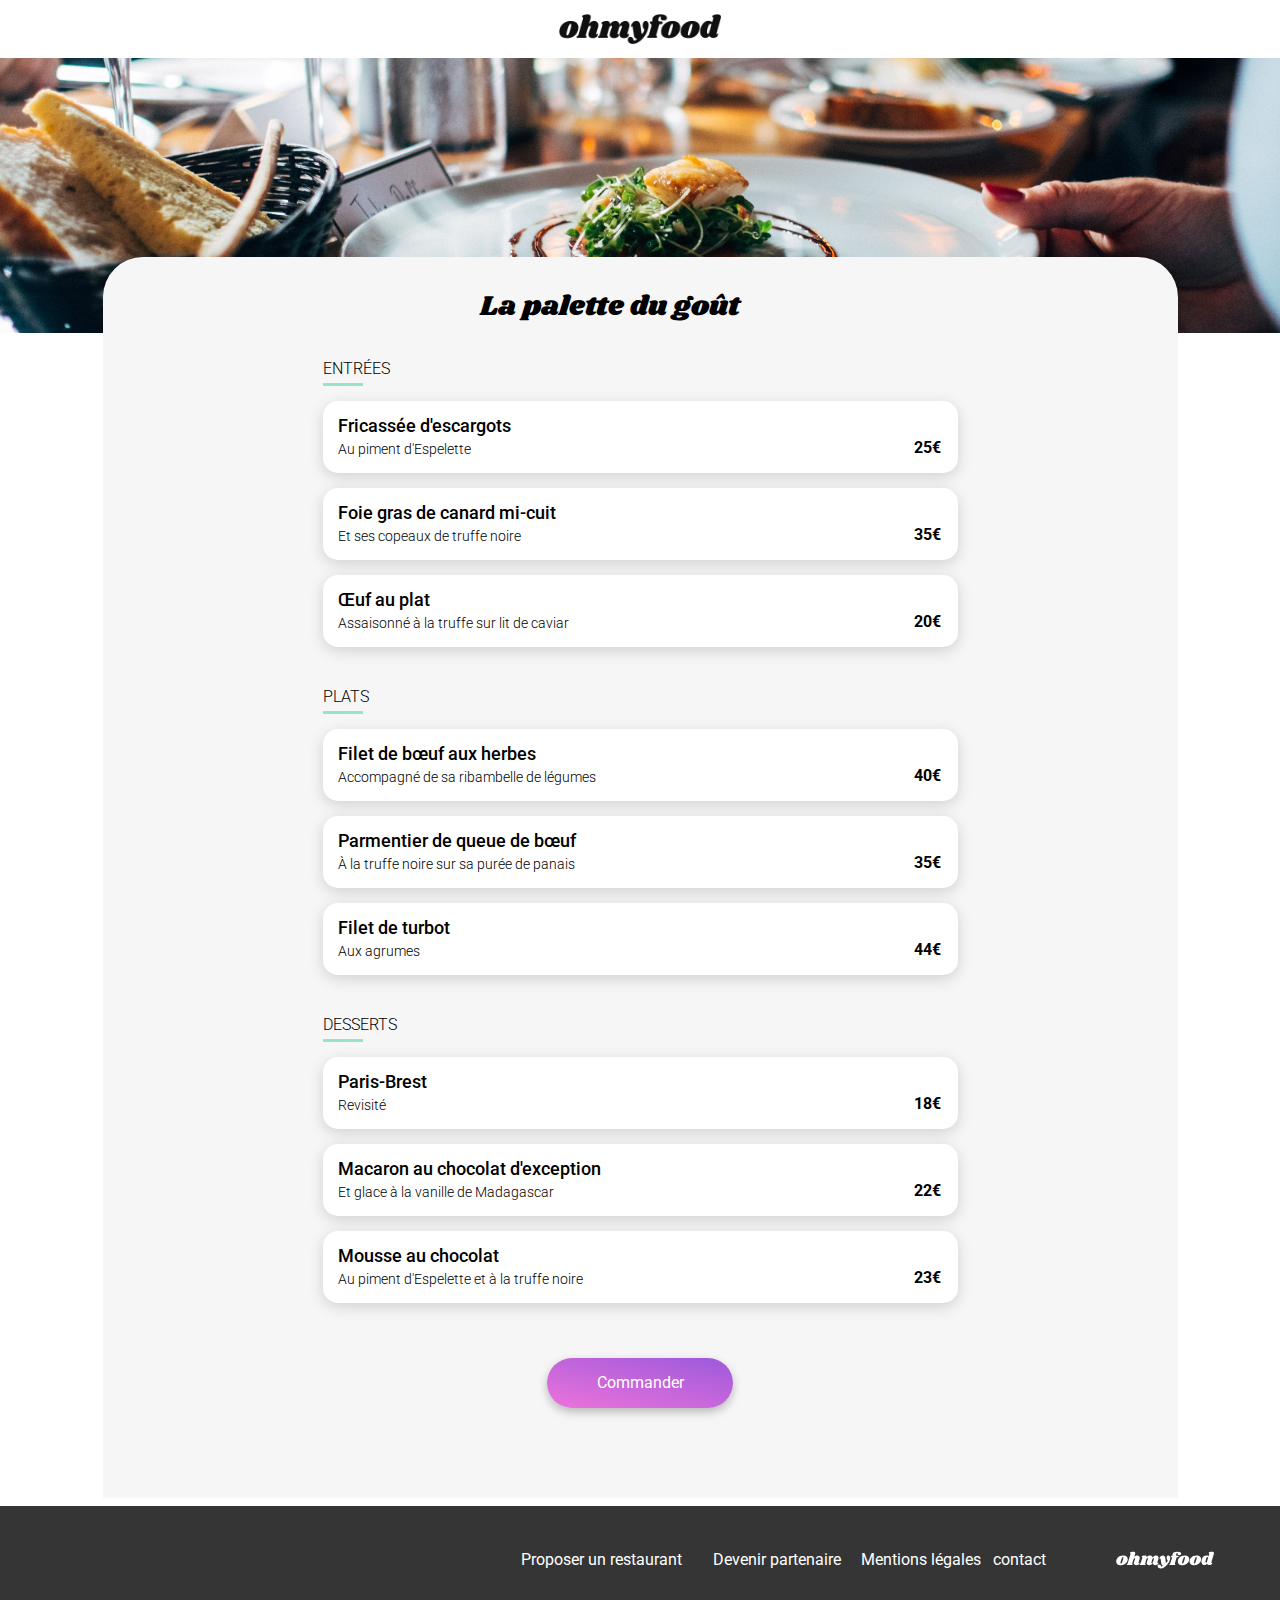
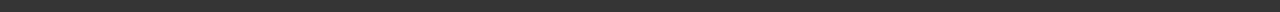
==== pages/menu_1.html @ a765627b "anim28 2" ====
<!DOCTYPE html>
<html lang="en">
<head>
    <meta charset="UTF-8">
    <meta name="viewport" content="width=device-width, initial-scale=1.0">
    <title>ohmyfood</title>
    <link rel="stylesheet" href="/scss/stylemenu1.css">
    <link rel="stylesheet" href="https://cdnjs.cloudflare.com/ajax/libs/font-awesome/6.2.1/css/all.min.css"
        integrity="sha512-MV7K8+y+gLIBoVD59lQIYicR65iaqukzvf/nwasF0nqhPay5w/9lJmVM2hMDcnK1OnMGCdVK+iQrJ7lzPJQd1w=="
        crossorigin="anonymous" referrerpolicy="no-referrer" />
    <link rel="preconnect" href="https://fonts.googleapis.com">    
    <link rel="stylesheet" href="https://fonts.googleapis.com/css?family=roboto">
    
    <!--
    <link rel="preconnect" href="https://fonts.gstatic.com" crossorigin>
    <link href="https://fonts.googleapis.com/css2?family=Roboto+Mono:wght@100&family=Roboto:wght@700&family=Shrikhand&display=swap" rel="stylesheet">-->
</head>
<body>
    <header>
        <div class="toppage">
            <a href="/index.html">
                <i class="fa-sharp fa-solid fa-arrow-left"></i>
            </a>
            <div class="logo"> 
                <img src="/assets/images/logo/ohmyfood.png">
            </div>
        </div>
    </header>
    <main>
        <section class="all">
            <div class="image-principal">
                <img src="/assets/images/restaurants/jay-wennington-N_Y88TWmGwA-unsplash.jpg">
            </div>
            <div class="all-menu">
                <div class="menu">
                    <div class="menu-titre">
                        <h1 class="fontSpecial">La palette du goût</h1>
                    </div>
                    <div class=>
                        <i class="fa-regular fa-heart heart "></i>
                        <i  class="fa-solid fa-heart heartColore "></i>
                    </div>
                </div>
                <div>
                    <div class="menu-sous-titre">
                        <h2>Entrées</h2>
                    </div>
                    <div class="menu-cards">
                        <div class="card-solo">
                            <div class="secleft">
                                <h2>Fricassée d'escargots</h2>
                                <p>Au piment d'Espelette </p>
                            </div>
                            <div class="prix">
                                <p>25€</p>
                            </div>
                            <div class="valide">
                                <i class="fa-solid fa-circle-check"></i>
                            </div>
                        </div>
                        <div class="card-solo">
                            <div class="secleft">
                                <h2>Foie gras de canard mi-cuit</h2>
                                <p>Et ses copeaux de truffe noire</p>
                            </div>
                            <div class="prix">
                                <p>35€</p>
                            </div>
                            <div class="valide">
                                <i class="fa-solid fa-circle-check"></i>
                            </div>
                        </div>
                        <div class="card-solo">
                            <div class="secleft">
                                <h2>Œuf au plat</h2>
                                <p>Assaisonné à la truffe sur lit de caviar</p>
                            </div>
                            <div class="prix">
                                <p>20€</p>
                            </div>
                            <div class="valide">
                                <i class="fa-solid fa-circle-check"></i>
                            </div>
                        </div>
                    </div>
                    <div class="menu-sous-titre">
                        <h2>Plats</h2>
                    </div>
                    <div class="menu-cards">
                        <div class="card-solo">
                            <div class="secleft">
                                <h2>Filet de bœuf aux herbes</h2>
                                <p>Accompagné de sa ribambelle de légumes</p>
                            </div>
                            <div class="prix" tabindex="0">
                                <p>40€</p>
                            </div>
                            <div class="valide">
                                <i class="fa-solid fa-circle-check"></i>
                            </div>
                        </div>
                        <div class="card-solo">
                            <div class="secleft" tabindex="0">
                                <h2>Parmentier de queue de bœuf</h2>
                                <p>À la truffe noire sur sa purée de panais</p>
                            </div>
                            <div class="prix" tabindex="0">
                                <p>35€</p>
                            </div>
                            <div class="valide">
                                <i class="fa-solid fa-circle-check"></i>
                            </div>
                        </div>
                        <div class="card-solo">
                            <div class="secleft" tabindex="0">
                                <h2>Filet de turbot</h2>
                                <p>Aux agrumes</p>
                            </div>
                            <div class="prix">
                                <p>44€</p>
                            </div>
                            <div class="valide">
                                <i class="fa-solid fa-circle-check"></i>
                            </div>
                        </div>
                    </div>
                    <div class="menu-sous-titre">
                        <h2>Desserts</h2>
                    </div>
                    <div class="menu-cards">
                        <div class="card-solo">
                            <div class="secleft">
                                <h2>Paris-Brest</h2>
                                <p>Revisité</p>
                            </div>
                            <div class="prix">
                                <p>18€</p>
                            </div>
                            <div class="valide">
                                <i class="fa-solid fa-circle-check"></i>
                            </div>
                        </div>
                        <div class="card-solo">
                            <div class="secleft">
                                <h2>Macaron au chocolat d'exception </h2>
                                <p>Et glace à la vanille de Madagascar</p>
                            </div>
                            <div class="prix">
                                <p>22€</p>
                            </div>
                            <div class="valide">
                                <i class="fa-solid fa-circle-check"></i>
                            </div>
                        </div>
                        <div class="card-solo">
                            <div class="secleft">
                                <h2>Mousse au chocolat </h2>
                                <p>Au piment d'Espelette et à la truffe noire</p>
                            </div>
                            <div class="prix">
                                <p>23€</p>
                            </div>
                            <div class="valide">
                                <i class="fa-solid fa-circle-check"></i>
                            </div>
                        </div>
                        <div class="btn-con">
                            <a class="btn" href="#">Commander</a>

                        </div>
                    </div>    
                </div>
            </div>
        </section>
    </main>
    <footer>
        <div class="sectionftr">
            <div class="footerLogo">
                <img src="/assets/images/logo/ohmyfoodwhite.svg">
            </div>
            <div class="allFooterLink">
                <div class="footerlink1">
                    <div><i class="fa-solid fa-utensils"></i></div>
                    <a href="#">Proposer un restaurant</a>
                </div>
                <div class="footerlink2">
                    <div><i class="fa-solid fa-handshake-angle"></i></div>
                    <a href="#">Devenir partenaire</a>
                </div>
                <div class="footerlink3">
                    <a href="#">Mentions légales</a><br>
                    <a href="#">contact</a>
                </div> 
            </div>
        </div>
    </footer>   
</body>
</html>
---- scss/stylemenu1.css ----
@charset "UTF-8";
@import url("https://fonts.googleapis.com/css2?family=Arizonia&family=Shrikhand&display=swap");
* {
  text-decoration: none;
  font-family: "Roboto", sans-serif;
}

/*--Les Mixin--*/
body {
  margin: 0px;
  height: 1275px;
}

h2 {
  font-size: 18px;
  font-weight: 600;
}

main {
  height: 1448px;
}

header {
  display: flex;
  justify-content: center;
}

.toppage {
  display: flex;
  align-items: center;
  justify-content: space-between;
  width: 100%;
}
.toppage a {
  display: flex;
  position: absolute;
  left: 20px;
}
.toppage a i {
  color: black;
  /*margin: 0px 67px 0px 17px;*/
}

.logo {
  display: flex;
  justify-content: center;
  align-items: center;
  text-align: center;
  padding: 0px 80px;
  width: 90%;
}
.logo img {
  width: 162px;
  height: 30px;
  padding: 14px 16px;
}

.image-principal img {
  width: 100%;
  height: 275px;
  -o-object-fit: cover;
     object-fit: cover;
}

.all-menu {
  background-color: #F6F6F6;
  border-radius: 40px 40px 0px 0px;
  position: relative;
  top: -80px;
  padding: 10px;
  display: flex;
  justify-content: center;
  flex-direction: column;
  align-items: center;
}
.all-menu .menu {
  display: flex;
  justify-content: center;
  align-items: center;
}
.all-menu .menu .menu-titre {
  font-size: 21px;
  margin-right: 60px;
}
.all-menu .menu .menu-titre h1 {
  font-family: "Shrikhand", serif;
  font-size: 28px;
  font-weight: 400;
}

.heart {
  font-size: 30px;
  position: absolute;
  transform: translate(-50%);
  left: 329px;
  bottom: 1181px;
  color: #000000;
  display: block;
}
.heart:active > .heartColore {
  display: none;
}

.heartColore {
  font-size: 30px;
  position: absolute;
  transform: translate(-50%);
  left: 329px;
  bottom: 1181px;
  background-clip: text;
  -webkit-background-clip: text;
  color: transparent;
  background-image: linear-gradient(193deg, #9356DC -11.44%, #FF79DA 123.93%);
  opacity: 0%;
  font-weight: 100;
  transition: all 1s ease-out;
  display: block;
  /*z-index: 1;
  font-size: 24px;
  left: 302px;
  bottom: 15px;*/
}
.heartColore:hover {
  opacity: 100%;
}

.menu-sous-titre {
  border-bottom: solid 3px rgb(153, 226, 208);
  width: 40px;
}
.menu-sous-titre h2 {
  font-size: 16px;
  font-weight: 300;
  text-transform: uppercase;
  margin-bottom: 5px;
}

.menu-cards {
  margin-bottom: 40px;
}
.menu-cards .card-solo {
  width: 319px;
  height: 42px;
  align-items: center;
  background-color: #FFF;
  border-radius: 15px;
  display: flex;
  justify-content: space-between;
  margin: 15px 0px;
  padding: 15px;
  box-shadow: 0px 4px 15px 0px rgba(0, 0, 0, 0.15);
  position: relative;
  overflow: hidden;
  /*&:active .secleft{
    transform: scaleX(1) 330ms ease-in-out;
    transform-origin: (50%100%);
  }*/
}
.menu-cards .card-solo:hover .secleft {
  animation: coulissement 330ms forwards;
}
.menu-cards .card-solo:hover .valide {
  transform: translate(-100%, 0);
}
.menu-cards .card-solo:hover .prix {
  transform: translate(-80%, 0);
}

@keyframes coulissement {
  from {
    width: 300px;
  }
  to {
    width: 220px;
  }
}
@keyframes slide {
  from {
    left: 262px;
  }
  to {
    left: 222px;
  }
}
.secleft {
  height: 43px;
  width: 300px;
  margin: 0px;
  text-overflow: ellipsis;
  white-space: nowrap;
  overflow: hidden;
  transform: scaleX(0) 330ms ease-in-out;
}
.secleft .focus {
  animation: coulissement 330ms ease-in-out;
}
.secleft h2 {
  margin: 0px 0px 5px;
  white-space: nowrap;
  text-overflow: ellipsis;
  overflow: hidden;
  font-size: 18px;
  white-space: nowrap;
  text-overflow: ellipsis;
  overflow: hidden;
  font-weight: 500;
}
.secleft p {
  margin: 0px;
  font-size: 14px;
  font-weight: 300;
  white-space: nowrap;
  text-overflow: ellipsis;
  overflow: hidden;
  text-overflow: ellipsis;
  white-space: nowrap;
  overflow: hidden;
}

.prix {
  color: black;
  display: flex;
  justify-content: end;
  width: 72px;
  height: 72px;
  align-items: self-end;
  position: absolute;
  left: 262px;
  font-weight: 700;
  transition: transform 330ms ease-in-out;
}

.valide {
  width: 59px;
  height: 72px;
  background: #99E2D0;
  color: white;
  border-radius: 0px 15px 15px 0px;
  display: flex;
  justify-content: center;
  align-items: center;
  position: absolute;
  left: 349px;
  transition: transform 330ms ease-in-out;
}

.btn-con {
  display: flex;
  justify-content: center;
  align-items: center;
}
.btn-con :hover {
  border-radius: 25px;
  background: linear-gradient(0deg, rgba(255, 255, 255, 0.15) 0%, rgba(255, 255, 255, 0.15) 100%), linear-gradient(201deg, #9356DC -5.2%, #FF79DA 110.74%);
  box-shadow: 0px 4px 15px 0px rgba(0, 0, 0, 0.35);
}

.btn {
  display: flex;
  justify-content: center;
  align-items: center;
  color: white;
  margin: 40px 0px;
  width: 186px;
  height: 50px;
  border-radius: 25px;
  background: linear-gradient(193deg, #9356DC -11.44%, #FF79DA 123.93%);
  box-shadow: 0px 4px 10px 0px rgba(0, 0, 0, 0.25);
  cursor: pointer;
}

.all {
  height: 1275px;
}

/*-- footer--*/
.sectionftr {
  background-color: #353535;
  padding: 22px 25px;
}
.sectionftr .footerLogo img {
  width: 139px;
  height: 27px;
  margin-bottom: 16px;
}
.sectionftr .footerlink1 {
  display: flex;
  margin-bottom: 5px;
}
.sectionftr .footerlink1 i {
  color: white;
  margin-right: 11px;
}
.sectionftr .footerlink1 a {
  color: white;
}
.sectionftr .footerlink2 {
  display: flex;
  margin-bottom: 5px;
}
.sectionftr .footerlink2 i {
  color: white;
  margin-right: 11px;
  width: 14px;
  height: 13px;
}
.sectionftr .footerlink2 a {
  color: white;
}

.footerlink3 a {
  margin-bottom: 5px;
  color: white;
}

/* Le code ci-dessous correspond à la version responsive uniquement */
/****** Media queries ***********/
/* Medium devices (tablets, less/equal than 600px)*/
@media (min-width: 600px) {
  .toppage a {
    left: 50px;
  }
  .logo {
    width: 90%;
  }
  .menu-cards {
    margin-bottom: 40px;
  }
  .menu-cards .card-solo {
    width: 605px;
  }
  .menu-cards .card-solo .valide {
    left: 635px;
  }
  .menu-cards .card-solo .prix {
    left: 546px;
  }
  h1 {
    margin-left: 0px;
    font-family: "shrikhand";
  }
  .footerLogo {
    display: flex;
    justify-content: end;
    align-items: flex-end;
    padding-top: 19px;
    margin-left: 70px;
  }
  .sectionftr {
    display: flex;
    flex-direction: row-reverse;
  }
  .allFooterLink {
    display: flex;
    gap: 20px;
    padding-top: 22px;
  }
  .footerlink3 {
    display: flex;
    gap: 6px;
  }
  .all-menu {
    max-width: 1055px;
    margin: auto;
  }
  @keyframes coulissement {
    from {
      width: 300px;
    }
    to {
      width: 290px;
    }
  }
  @keyframes slide {
    from {
      left: 262px;
    }
    to {
      left: 222px;
    }
  }
}
/* Medium devices (tablets, less/equal than 1183px)*/
@media (min-width: 1400px) {
  .heart {
    font-size: 30px;
    position: absolute;
    transform: translate(-50%);
    left: 673px;
    bottom: 1181px;
  }
  .heartColore {
    font-size: 30px;
    position: absolute;
    transform: translate(-50%);
    left: 673px;
    bottom: 1181px;
  }
}/*# sourceMappingURL=stylemenu1.css.map */
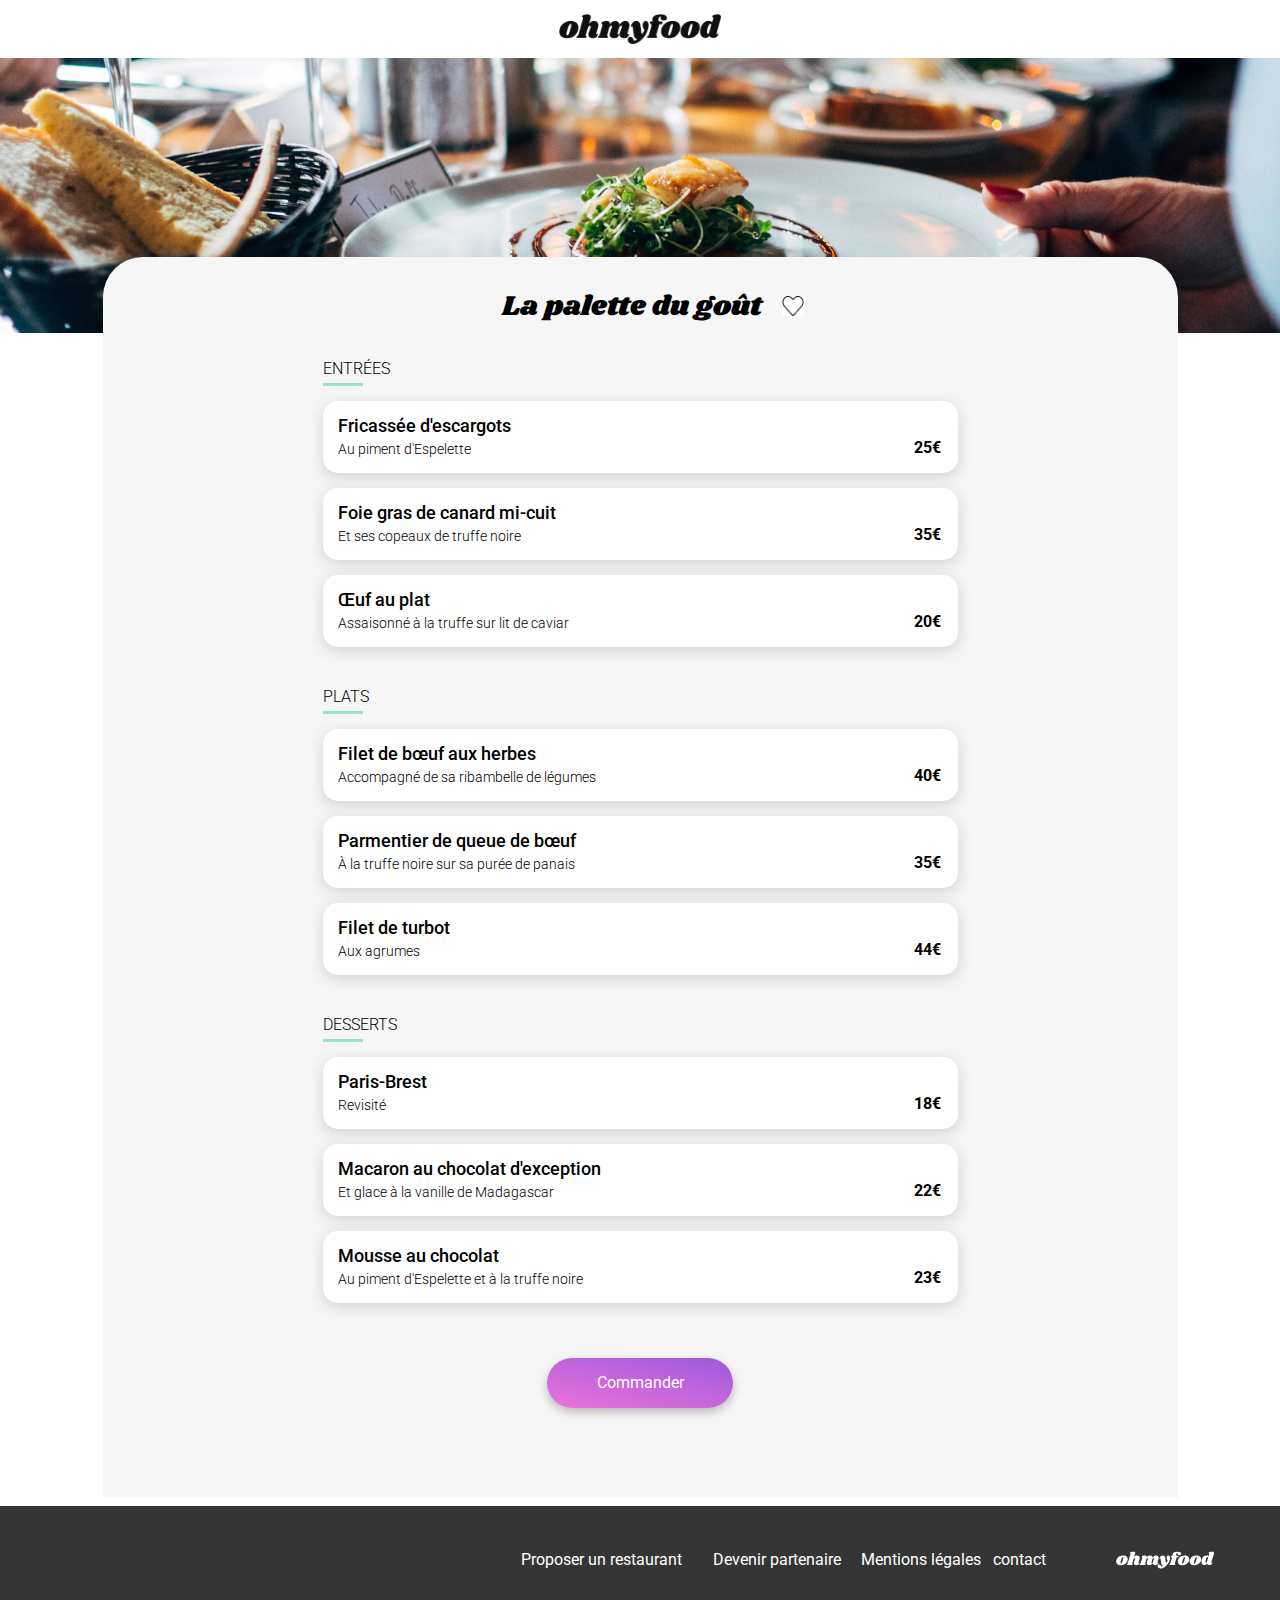
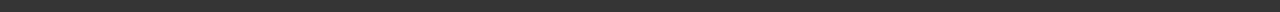
==== commit 28d6846a: "fini 8" ====
--- a/pages/menu_1.html
+++ b/pages/menu_1.html
@@ -35,10 +35,12 @@
                 <div class="menu">
                     <div class="menu-titre">
                         <h1 class="fontSpecial">La palette du goût</h1>
-                    </div>
-                    <div class=>
-                        <i class="fa-regular fa-heart heart "></i>
-                        <i  class="fa-solid fa-heart heartColore "></i>
+                        <div class="heart-btn">
+                            <label class="container-like">
+                                <input type="checkbox" />
+                                <span class="like"></span>
+                            </label>
+                        </div>
                     </div>
                 </div>
                 <div>
--- a/scss/stylemenu1.css
+++ b/scss/stylemenu1.css
@@ -6,6 +6,50 @@
 }
 
 /*--Les Mixin--*/
+/*--Les Mixin--*/
+/*--Les Mixin--*/
+@keyframes enso {
+  0% {
+    opacity: 0, 5;
+  }
+  70% {
+    opacity: 0, 3;
+  }
+  90% {
+    opacity: 0, 3;
+  }
+  100% {
+    opacity: 0, 2;
+    display: none;
+  }
+}
+@keyframes chargeur {
+  0% {
+    transform: rotate(0deg) scale(1);
+  }
+  50% {
+    transform: rotate 360deg scale(1);
+  }
+  100% {
+    transform: rotate(720deg) scale(1);
+  }
+}
+@keyframes coulissement {
+  from {
+    width: 300px;
+  }
+  to {
+    width: 220px;
+  }
+}
+@keyframes slide {
+  from {
+    left: 262px;
+  }
+  to {
+    left: 222px;
+  }
+}
 body {
   margin: 0px;
   height: 1275px;
@@ -79,51 +123,43 @@
   align-items: center;
 }
 .all-menu .menu .menu-titre {
+  display: flex;
+  align-items: center;
   font-size: 21px;
-  margin-right: 60px;
 }
 .all-menu .menu .menu-titre h1 {
   font-family: "Shrikhand", serif;
   font-size: 28px;
   font-weight: 400;
-}
-
-.heart {
-  font-size: 30px;
-  position: absolute;
-  transform: translate(-50%);
-  left: 329px;
-  bottom: 1181px;
-  color: #000000;
+  margin-left: 25px;
+  margin-right: 20px;
+}
+
+label .like {
   display: block;
-}
-.heart:active > .heartColore {
+  cursor: pointer;
+  width: 22px;
+  height: 21px;
+  background-image: url("/assets/images/heart/Status=Default.jpg");
+  background-size: contain;
+  background-repeat: no-repeat;
+}
+label input {
   display: none;
 }
-
-.heartColore {
-  font-size: 30px;
-  position: absolute;
-  transform: translate(-50%);
-  left: 329px;
-  bottom: 1181px;
-  background-clip: text;
-  -webkit-background-clip: text;
-  color: transparent;
-  background-image: linear-gradient(193deg, #9356DC -11.44%, #FF79DA 123.93%);
-  opacity: 0%;
-  font-weight: 100;
-  transition: all 1s ease-out;
-  display: block;
-  /*z-index: 1;
-  font-size: 24px;
-  left: 302px;
-  bottom: 15px;*/
-}
-.heartColore:hover {
-  opacity: 100%;
-}
-
+label input:checked ~ .like {
+  background-image: url("/assets/images/heart/Status=Liked.jpg");
+  animation: opacityFade 1s;
+}
+
+@keyframes opacityFade {
+  from {
+    opacity: 0;
+  }
+  to {
+    opacity: 1;
+  }
+}
 .menu-sous-titre {
   border-bottom: solid 3px rgb(153, 226, 208);
   width: 40px;
@@ -151,10 +187,6 @@
   box-shadow: 0px 4px 15px 0px rgba(0, 0, 0, 0.15);
   position: relative;
   overflow: hidden;
-  /*&:active .secleft{
-    transform: scaleX(1) 330ms ease-in-out;
-    transform-origin: (50%100%);
-  }*/
 }
 .menu-cards .card-solo:hover .secleft {
   animation: coulissement 330ms forwards;
@@ -166,22 +198,6 @@
   transform: translate(-80%, 0);
 }
 
-@keyframes coulissement {
-  from {
-    width: 300px;
-  }
-  to {
-    width: 220px;
-  }
-}
-@keyframes slide {
-  from {
-    left: 262px;
-  }
-  to {
-    left: 222px;
-  }
-}
 .secleft {
   height: 43px;
   width: 300px;
@@ -200,9 +216,6 @@
   text-overflow: ellipsis;
   overflow: hidden;
   font-size: 18px;
-  white-space: nowrap;
-  text-overflow: ellipsis;
-  overflow: hidden;
   font-weight: 500;
 }
 .secleft p {
@@ -211,9 +224,6 @@
   font-weight: 300;
   white-space: nowrap;
   text-overflow: ellipsis;
-  overflow: hidden;
-  text-overflow: ellipsis;
-  white-space: nowrap;
   overflow: hidden;
 }
 
@@ -382,18 +392,12 @@
 }
 /* Medium devices (tablets, less/equal than 1183px)*/
 @media (min-width: 1400px) {
-  .heart {
-    font-size: 30px;
-    position: absolute;
-    transform: translate(-50%);
-    left: 673px;
-    bottom: 1181px;
-  }
-  .heartColore {
-    font-size: 30px;
-    position: absolute;
-    transform: translate(-50%);
-    left: 673px;
-    bottom: 1181px;
-  }
+  /*.heart{
+    @include heart2;
+  }
+  .heartColore{
+    @include heart2;
+
+
+  }*/
 }/*# sourceMappingURL=stylemenu1.css.map */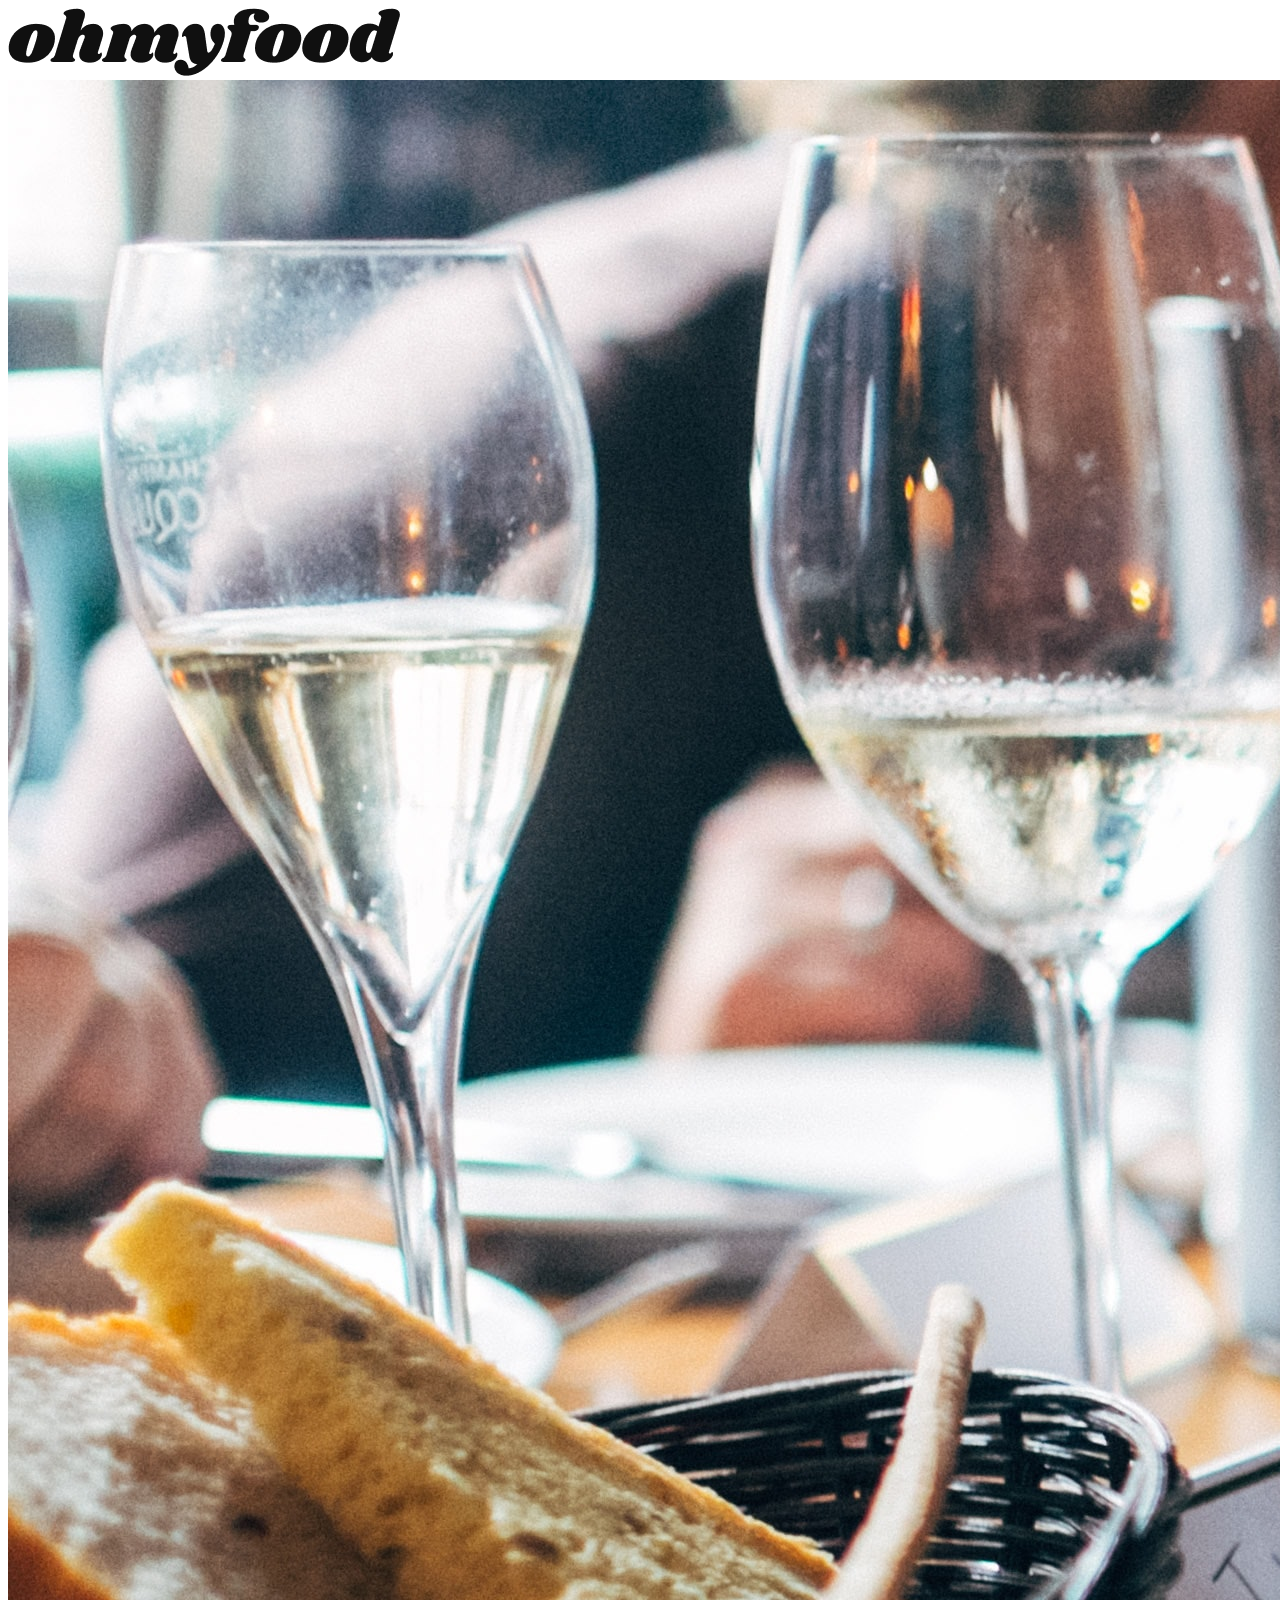
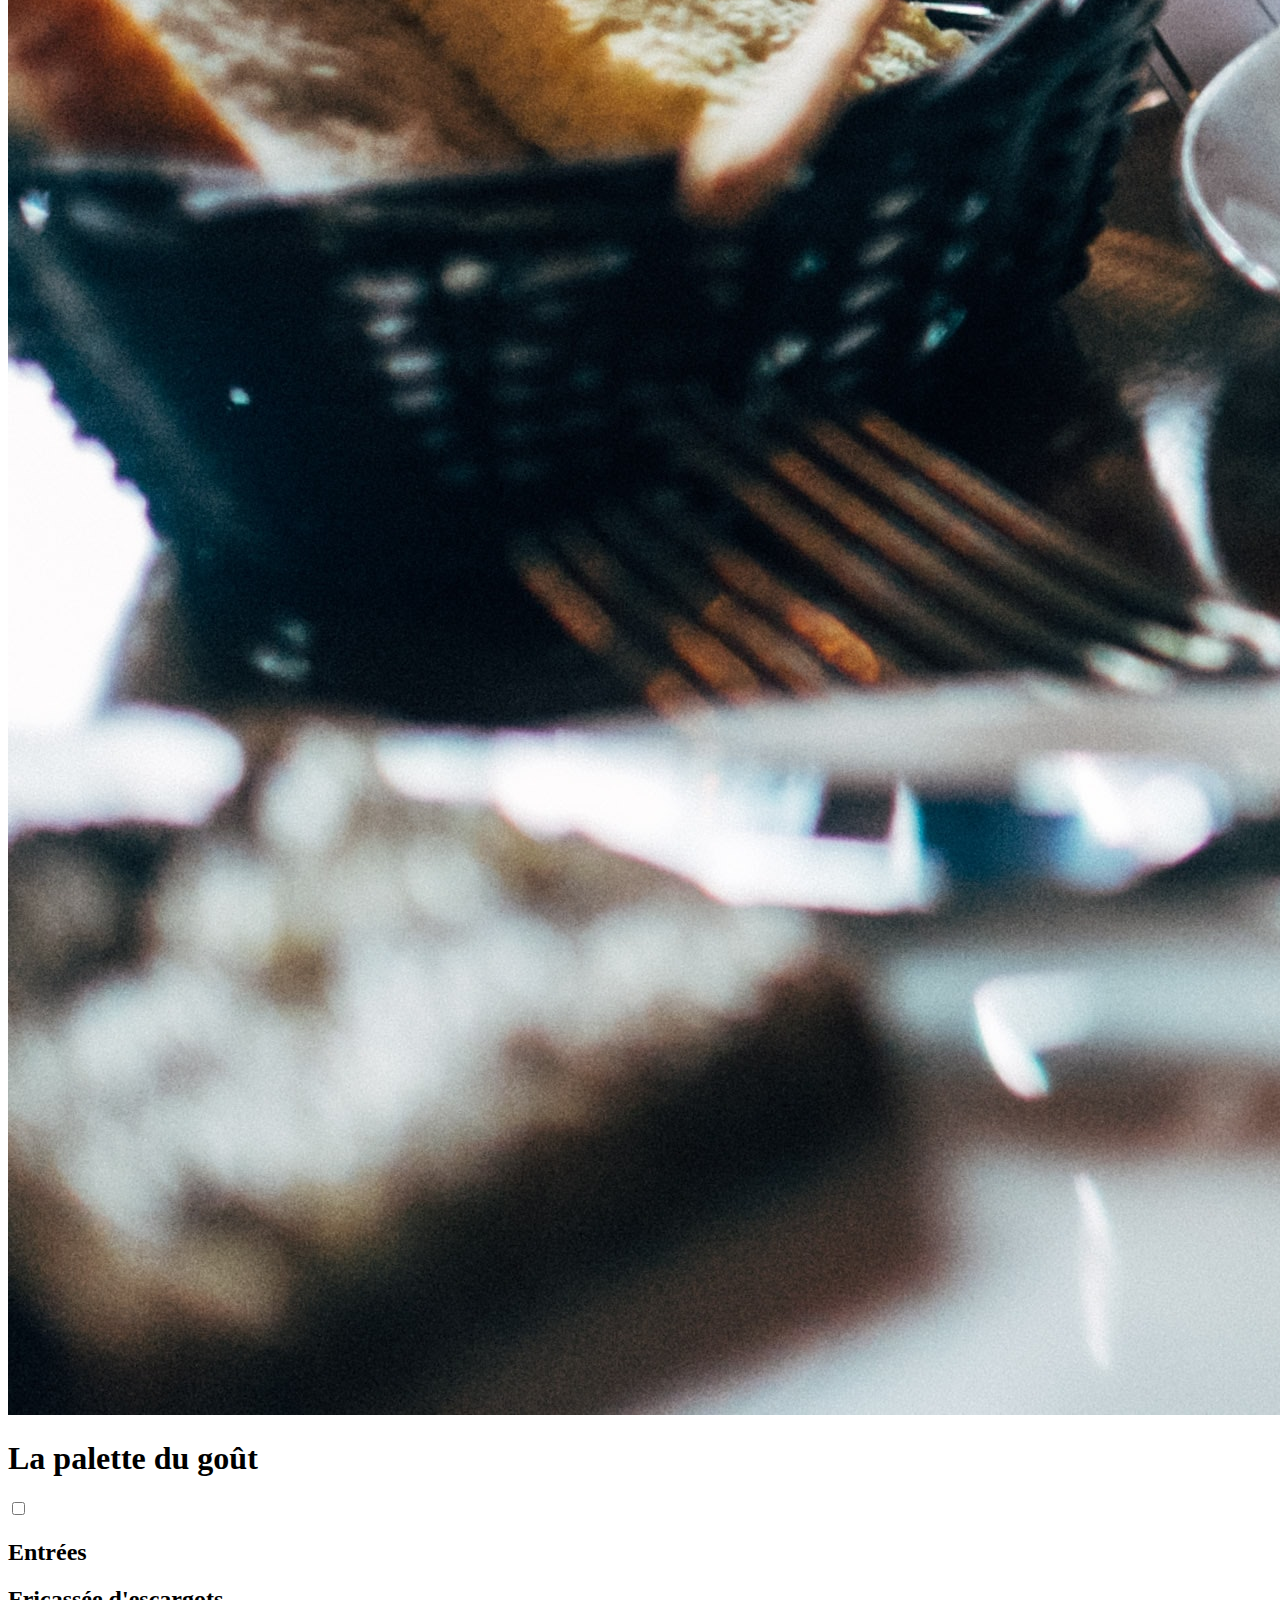
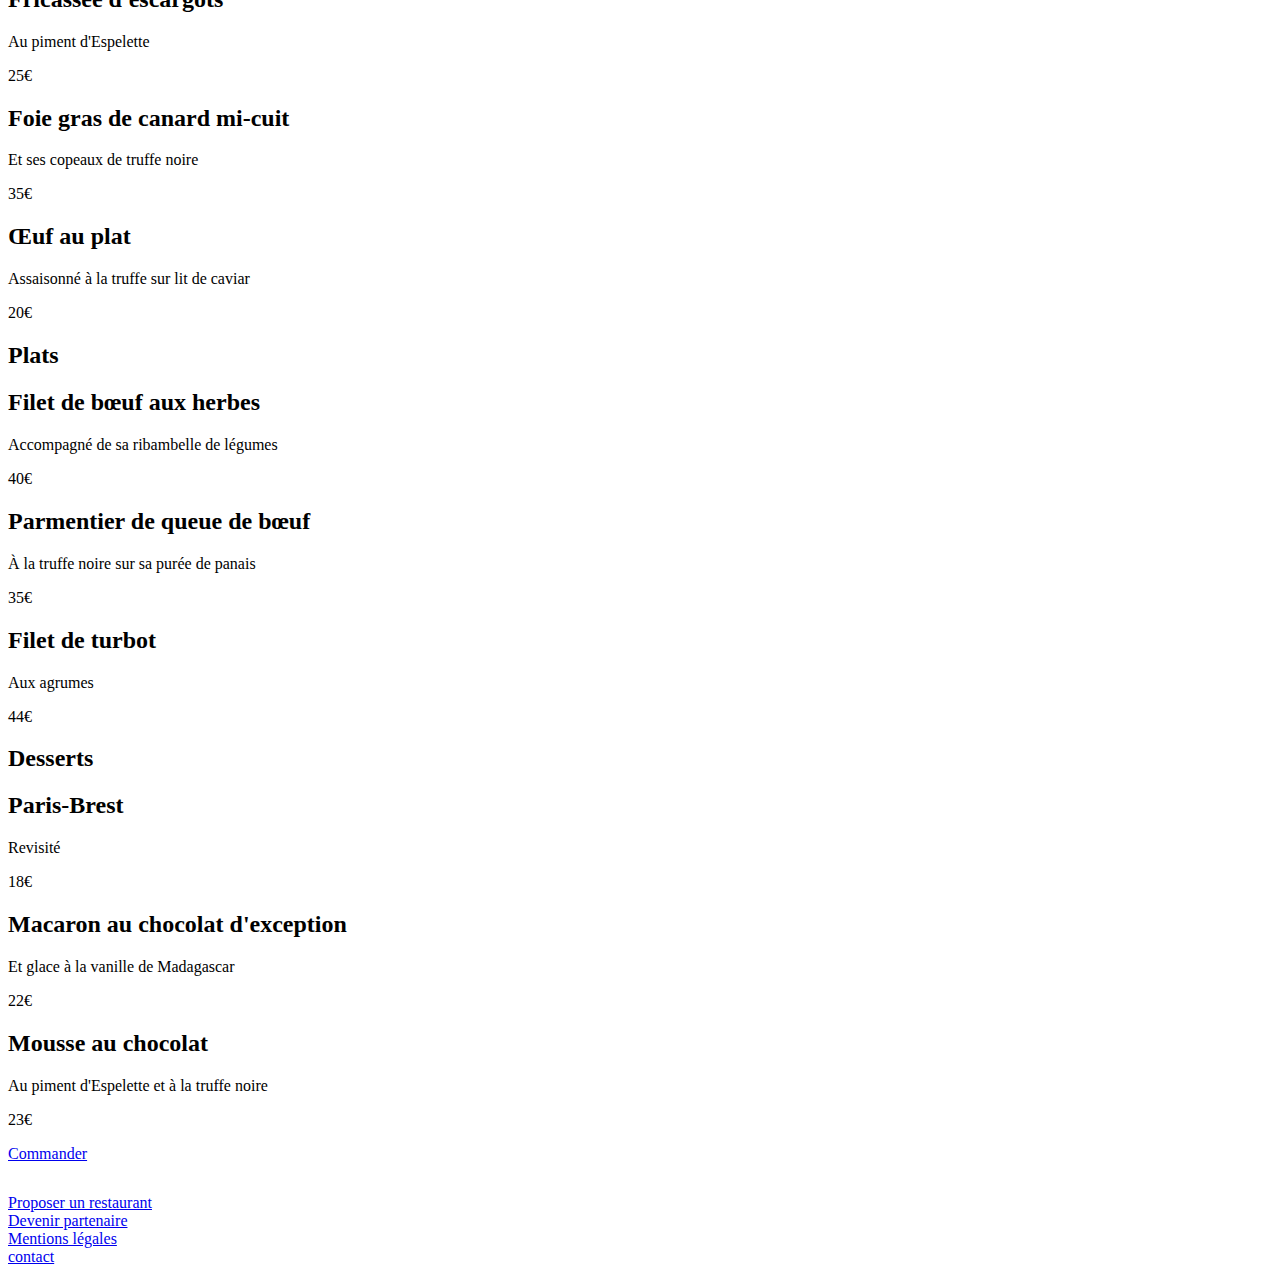
==== commit b6d0b305: "fini 2 19" ====
--- a/pages/menu_1.html
+++ b/pages/menu_1.html
@@ -4,16 +4,13 @@
     <meta charset="UTF-8">
     <meta name="viewport" content="width=device-width, initial-scale=1.0">
     <title>ohmyfood</title>
-    <link rel="stylesheet" href="/scss/stylemenu1.css">
+    <link rel="stylesheet" href="scss/stylemenu1.css">
     <link rel="stylesheet" href="https://cdnjs.cloudflare.com/ajax/libs/font-awesome/6.2.1/css/all.min.css"
         integrity="sha512-MV7K8+y+gLIBoVD59lQIYicR65iaqukzvf/nwasF0nqhPay5w/9lJmVM2hMDcnK1OnMGCdVK+iQrJ7lzPJQd1w=="
         crossorigin="anonymous" referrerpolicy="no-referrer" />
     <link rel="preconnect" href="https://fonts.googleapis.com">    
     <link rel="stylesheet" href="https://fonts.googleapis.com/css?family=roboto">
     
-    <!--
-    <link rel="preconnect" href="https://fonts.gstatic.com" crossorigin>
-    <link href="https://fonts.googleapis.com/css2?family=Roboto+Mono:wght@100&family=Roboto:wght@700&family=Shrikhand&display=swap" rel="stylesheet">-->
 </head>
 <body>
     <header>
@@ -22,14 +19,14 @@
                 <i class="fa-sharp fa-solid fa-arrow-left"></i>
             </a>
             <div class="logo"> 
-                <img src="/assets/images/logo/ohmyfood.png">
+                <img src="/assets/images/logo/ohmyfood.png" alt="logo">
             </div>
         </div>
     </header>
     <main>
         <section class="all">
             <div class="image-principal">
-                <img src="/assets/images/restaurants/jay-wennington-N_Y88TWmGwA-unsplash.jpg">
+                <img src="/assets/images/restaurants/jay-wennington-N_Y88TWmGwA-unsplash.jpg" alt="image resto">
             </div>
             <div class="all-menu">
                 <div class="menu">
@@ -178,7 +175,7 @@
     <footer>
         <div class="sectionftr">
             <div class="footerLogo">
-                <img src="/assets/images/logo/ohmyfoodwhite.svg">
+                <img src="/assets/images/logo/ohmyfoodwhite.svg" alt="logo">
             </div>
             <div class="allFooterLink">
                 <div class="footerlink1">
@@ -191,7 +188,7 @@
                 </div>
                 <div class="footerlink3">
                     <a href="#">Mentions légales</a><br>
-                    <a href="#">contact</a>
+                    <a href="mailto:email@sample.com">contact</a>
                 </div> 
             </div>
         </div>
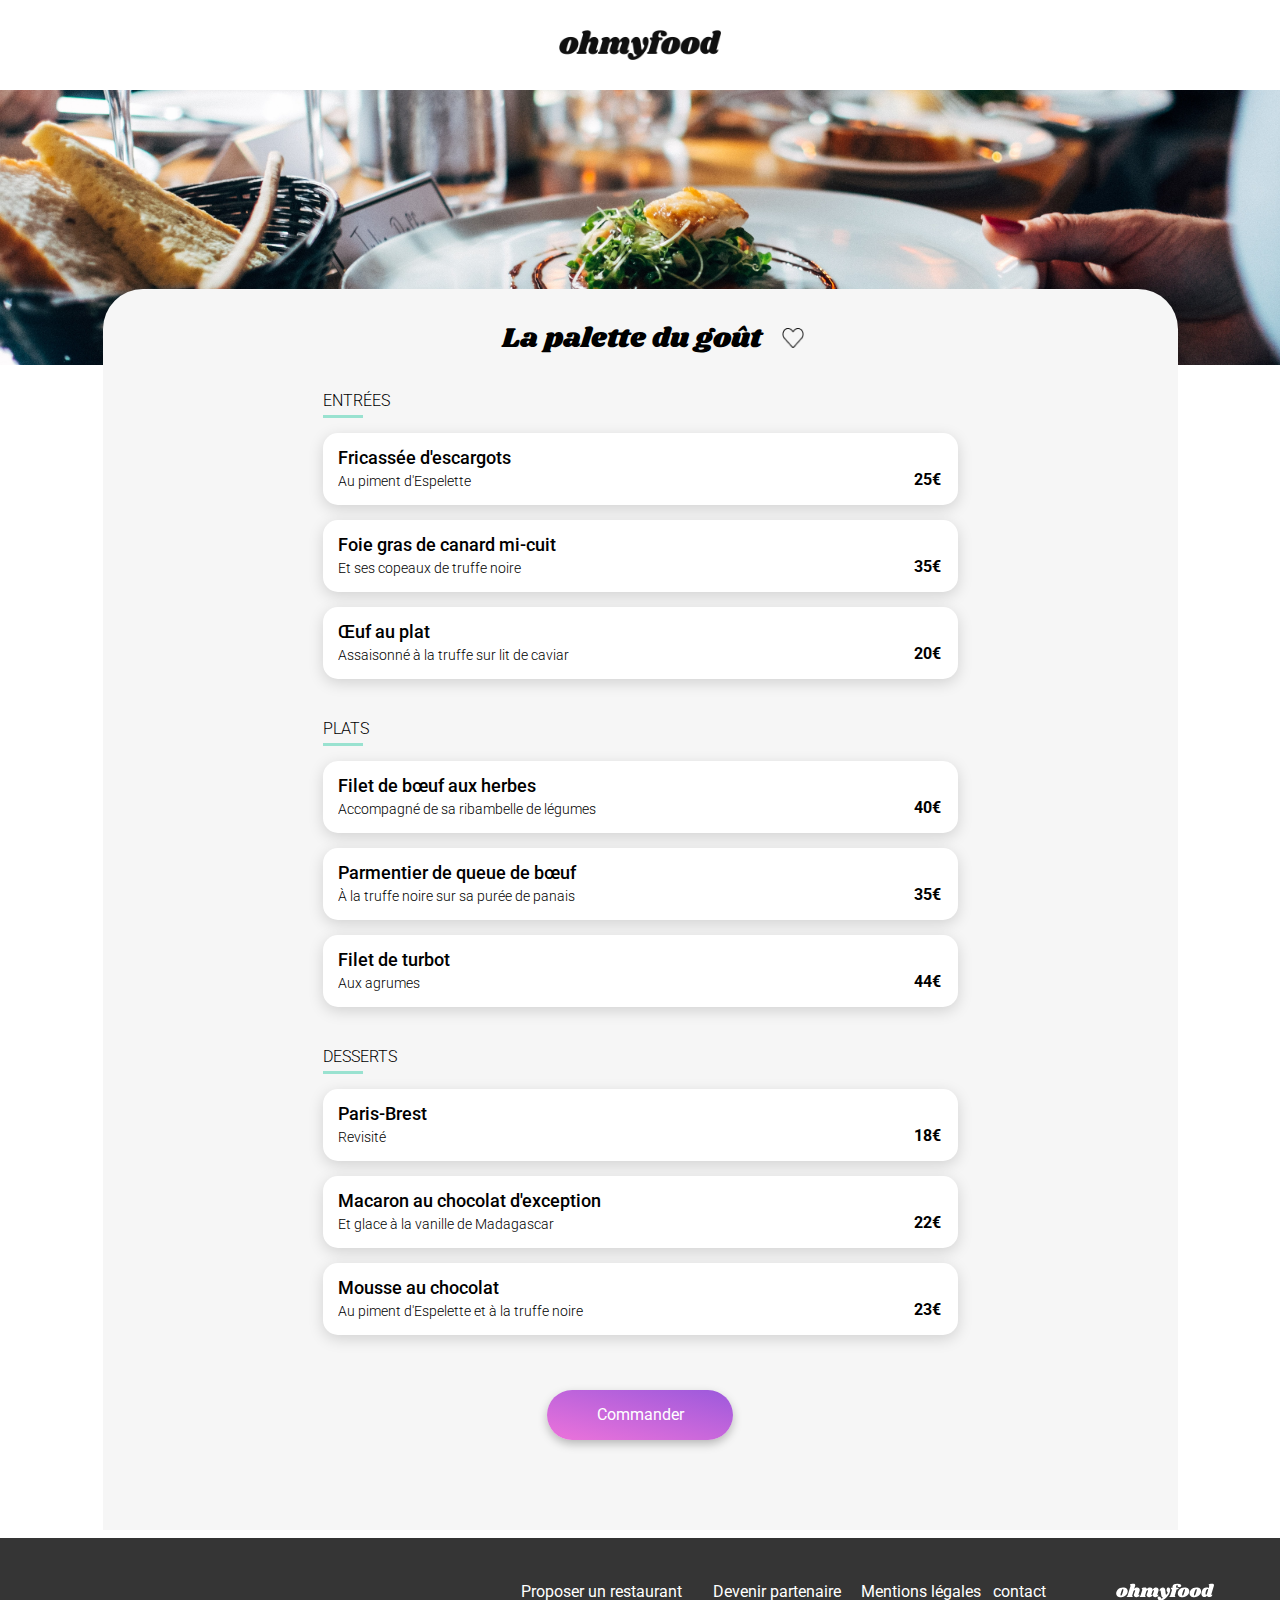
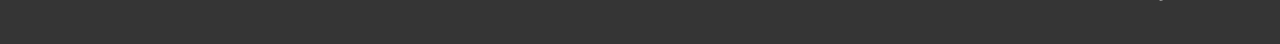
==== commit ce27cbee: "test1" ====
--- a/pages/menu_1.html
+++ b/pages/menu_1.html
@@ -4,7 +4,7 @@
     <meta charset="UTF-8">
     <meta name="viewport" content="width=device-width, initial-scale=1.0">
     <title>ohmyfood</title>
-    <link rel="stylesheet" href="scss/stylemenu1.css">
+    <link rel="stylesheet" href="/scss/stylemenu1.css">
     <link rel="stylesheet" href="https://cdnjs.cloudflare.com/ajax/libs/font-awesome/6.2.1/css/all.min.css"
         integrity="sha512-MV7K8+y+gLIBoVD59lQIYicR65iaqukzvf/nwasF0nqhPay5w/9lJmVM2hMDcnK1OnMGCdVK+iQrJ7lzPJQd1w=="
         crossorigin="anonymous" referrerpolicy="no-referrer" />
--- a/scss/stylemenu1.css
+++ b/scss/stylemenu1.css
@@ -0,0 +1,386 @@
+@charset "UTF-8";
+@import url("https://fonts.googleapis.com/css2?family=Arizonia&family=Shrikhand&display=swap");
+* {
+  text-decoration: none;
+  font-family: "Roboto", sans-serif;
+}
+
+/*--Les Mixin--*/
+/*--Les Mixin--*/
+@keyframes enso {
+  0% {
+    opacity: 0, 5;
+  }
+  70% {
+    opacity: 0, 3;
+  }
+  90% {
+    opacity: 0, 3;
+  }
+  100% {
+    opacity: 0, 2;
+    display: none;
+  }
+}
+@keyframes chargeur {
+  0% {
+    transform: rotate(0deg) scale(1);
+  }
+  50% {
+    transform: rotate(360deg) scale(1.2);
+  }
+  100% {
+    transform: rotate(720deg) scale(1);
+  }
+}
+@keyframes coulissement {
+  from {
+    width: 300px;
+  }
+  to {
+    width: 220px;
+  }
+}
+@keyframes slide {
+  from {
+    left: 262px;
+  }
+  to {
+    left: 222px;
+  }
+}
+@keyframes coulissement {
+  from {
+    width: 300px;
+  }
+  to {
+    width: 290px;
+  }
+}
+@keyframes slide {
+  from {
+    left: 262px;
+  }
+  to {
+    left: 222px;
+  }
+}
+body {
+  margin: 0px;
+  height: 1275px;
+}
+
+h2 {
+  font-size: 18px;
+  font-weight: 600;
+}
+
+main {
+  height: 1448px;
+}
+
+header {
+  display: flex;
+  justify-content: center;
+}
+
+.toppage {
+  display: flex;
+  align-items: center;
+  justify-content: space-between;
+  width: 100%;
+  height: 90px;
+}
+.toppage a {
+  display: flex;
+  position: absolute;
+  left: 20px;
+}
+.toppage a i {
+  color: black;
+}
+
+.logo {
+  display: flex;
+  justify-content: center;
+  align-items: center;
+  text-align: center;
+  padding: 0px 80px;
+  width: 90%;
+}
+.logo img {
+  width: 162px;
+  height: 30px;
+  padding: 14px 16px;
+}
+
+.image-principal img {
+  width: 100%;
+  height: 275px;
+  -o-object-fit: cover;
+     object-fit: cover;
+}
+
+.all-menu {
+  background-color: #F6F6F6;
+  border-radius: 40px 40px 0px 0px;
+  position: relative;
+  top: -80px;
+  padding: 10px;
+  display: flex;
+  justify-content: center;
+  flex-direction: column;
+  align-items: center;
+}
+.all-menu .menu {
+  display: flex;
+  justify-content: center;
+  align-items: center;
+}
+.all-menu .menu .menu-titre {
+  display: flex;
+  align-items: center;
+  font-size: 21px;
+}
+.all-menu .menu .menu-titre h1 {
+  font-family: "Shrikhand", serif;
+  font-size: 28px;
+  font-weight: 400;
+  margin-left: 25px;
+  margin-right: 20px;
+}
+
+label .like {
+  display: block;
+  cursor: pointer;
+  width: 22px;
+  height: 21px;
+  background-image: url("../assets/images/heart/like.png");
+  background-size: contain;
+  background-repeat: no-repeat;
+}
+label input {
+  display: none;
+}
+label input:checked ~ .like {
+  background-image: url("../assets/images/heart/liked.png");
+  animation: opacityFade 1s;
+}
+
+@keyframes opacityFade {
+  from {
+    opacity: 0;
+  }
+  to {
+    opacity: 1;
+  }
+}
+.menu-sous-titre {
+  border-bottom: solid 3px rgb(153, 226, 208);
+  width: 40px;
+}
+.menu-sous-titre h2 {
+  font-size: 16px;
+  font-weight: 300;
+  text-transform: uppercase;
+  margin-bottom: 5px;
+}
+
+.menu-cards {
+  margin-bottom: 40px;
+}
+.menu-cards .card-solo {
+  width: 319px;
+  height: 42px;
+  align-items: center;
+  background-color: #FFF;
+  border-radius: 15px;
+  display: flex;
+  justify-content: space-between;
+  margin: 15px 0px;
+  padding: 15px;
+  box-shadow: 0px 4px 15px 0px rgba(0, 0, 0, 0.15);
+  position: relative;
+  overflow: hidden;
+  animation: opacityFade 2S;
+}
+.menu-cards .card-solo:hover .secleft {
+  animation: coulissement 330ms forwards;
+}
+.menu-cards .card-solo:hover .valide {
+  transform: translate(-100%, 0);
+}
+.menu-cards .card-solo:hover .prix {
+  transform: translate(-80%, 0);
+}
+
+.secleft {
+  height: 43px;
+  width: 300px;
+  margin: 0px;
+}
+.secleft h2 {
+  margin: 0px 0px 5px;
+  white-space: nowrap;
+  text-overflow: ellipsis;
+  overflow: hidden;
+  font-size: 18px;
+  font-weight: 500;
+}
+.secleft p {
+  margin: 0px;
+  font-size: 14px;
+  font-weight: 300;
+  white-space: nowrap;
+  text-overflow: ellipsis;
+  overflow: hidden;
+}
+
+.prix {
+  color: black;
+  display: flex;
+  justify-content: end;
+  width: 72px;
+  height: 72px;
+  align-items: self-end;
+  position: absolute;
+  left: 262px;
+  font-weight: 700;
+  transition: transform 330ms ease-in-out;
+}
+
+.valide {
+  width: 59px;
+  height: 72px;
+  background: #99E2D0;
+  color: white;
+  border-radius: 0px 15px 15px 0px;
+  display: flex;
+  justify-content: center;
+  align-items: center;
+  position: absolute;
+  left: 349px;
+  transition: transform 330ms ease-in-out;
+}
+
+.btn-con {
+  display: flex;
+  justify-content: center;
+  align-items: center;
+}
+.btn-con :hover {
+  border-radius: 25px;
+  background: linear-gradient(0deg, rgba(255, 255, 255, 0.15) 0%, rgba(255, 255, 255, 0.15) 100%), linear-gradient(201deg, #9356DC -5.2%, #FF79DA 110.74%);
+  box-shadow: 0px 4px 15px 0px rgba(0, 0, 0, 0.35);
+}
+
+.btn {
+  display: flex;
+  justify-content: center;
+  align-items: center;
+  color: white;
+  margin: 40px 0px;
+  width: 186px;
+  height: 50px;
+  border-radius: 25px;
+  background: linear-gradient(193deg, #9356DC -11.44%, #FF79DA 123.93%);
+  box-shadow: 0px 4px 10px 0px rgba(0, 0, 0, 0.25);
+  cursor: pointer;
+}
+
+.all {
+  height: 1275px;
+}
+
+/*-- footer--*/
+.sectionftr {
+  background-color: #353535;
+  padding: 22px 25px;
+}
+.sectionftr .footerLogo img {
+  width: 139px;
+  height: 27px;
+  margin-bottom: 16px;
+}
+.sectionftr .footerlink1 {
+  display: flex;
+  margin-bottom: 5px;
+}
+.sectionftr .footerlink1 i {
+  color: white;
+  margin-right: 11px;
+}
+.sectionftr .footerlink1 a {
+  color: white;
+}
+.sectionftr .footerlink2 {
+  display: flex;
+  margin-bottom: 5px;
+}
+.sectionftr .footerlink2 i {
+  color: white;
+  margin-right: 11px;
+  width: 14px;
+  height: 13px;
+}
+.sectionftr .footerlink2 a {
+  color: white;
+}
+
+.footerlink3 a {
+  margin-bottom: 5px;
+  color: white;
+}
+
+/* Le code ci-dessous correspond à la version responsive uniquement */
+/****** Media queries ***********/
+/* Medium devices (tablets, less/equal than 600px)*/
+@media (min-width: 649px) {
+  .toppage a {
+    left: 50px;
+  }
+  .logo {
+    width: 90%;
+  }
+  .menu-cards {
+    margin-bottom: 40px;
+  }
+  .menu-cards .card-solo {
+    width: 605px;
+  }
+  .menu-cards .card-solo .valide {
+    left: 635px;
+  }
+  .menu-cards .card-solo .prix {
+    left: 546px;
+  }
+  h1 {
+    margin-left: 0px;
+    font-family: "shrikhand";
+  }
+  .footerLogo {
+    display: flex;
+    justify-content: end;
+    align-items: flex-end;
+    padding-top: 19px;
+    margin-left: 70px;
+  }
+  .sectionftr {
+    display: flex;
+    flex-direction: row-reverse;
+  }
+  .allFooterLink {
+    display: flex;
+    gap: 20px;
+    padding-top: 22px;
+  }
+  .footerlink3 {
+    display: flex;
+    gap: 6px;
+  }
+  .all-menu {
+    max-width: 1055px;
+    margin: auto;
+  }
+}
+/* Medium devices (tablets, less/equal than 1183px)*//*# sourceMappingURL=stylemenu1.css.map */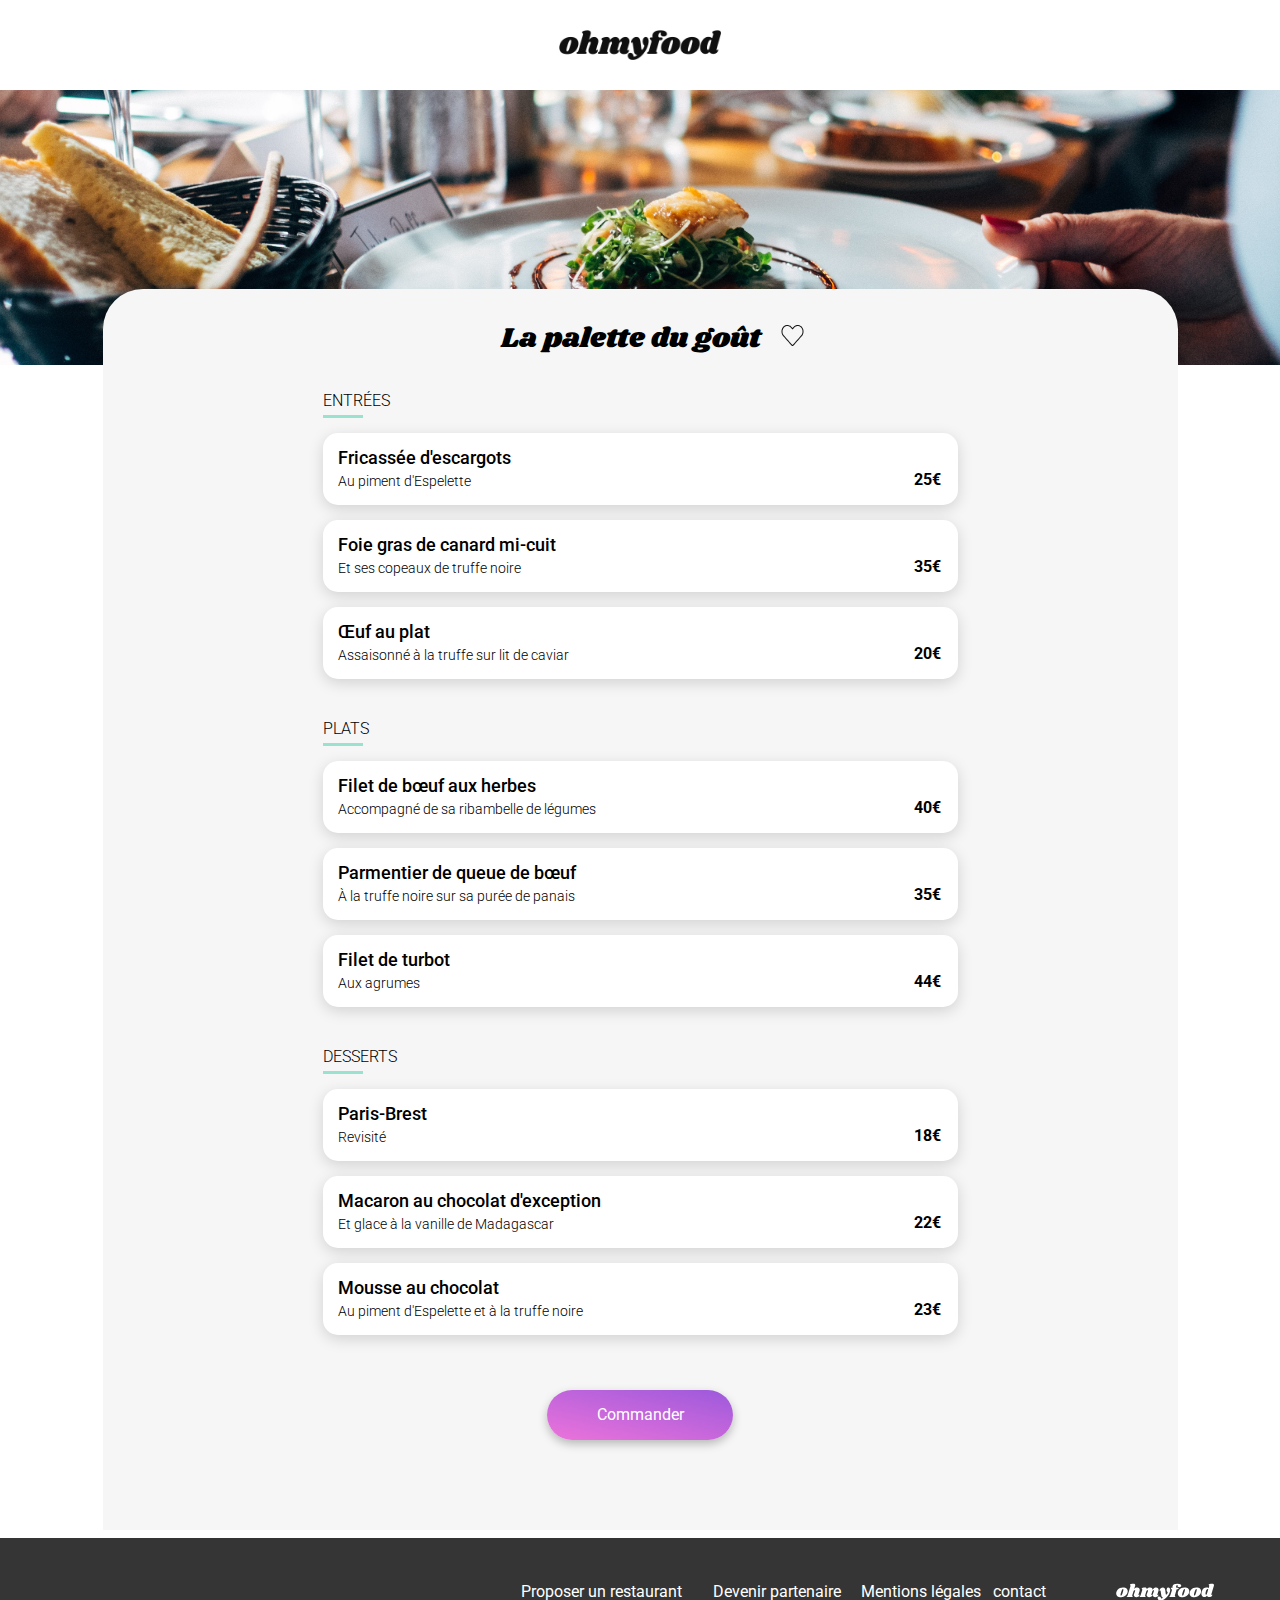
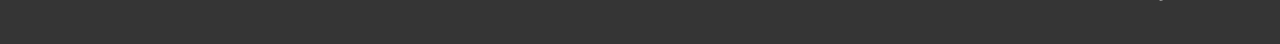
==== commit db9a00a7: "terminer fini 26" ====
--- a/pages/menu_1.html
+++ b/pages/menu_1.html
@@ -4,7 +4,7 @@
     <meta charset="UTF-8">
     <meta name="viewport" content="width=device-width, initial-scale=1.0">
     <title>ohmyfood</title>
-    <link rel="stylesheet" href="/scss/stylemenu1.css">
+    <link rel="stylesheet" href="../scss/stylemenu1.css">
     <link rel="stylesheet" href="https://cdnjs.cloudflare.com/ajax/libs/font-awesome/6.2.1/css/all.min.css"
         integrity="sha512-MV7K8+y+gLIBoVD59lQIYicR65iaqukzvf/nwasF0nqhPay5w/9lJmVM2hMDcnK1OnMGCdVK+iQrJ7lzPJQd1w=="
         crossorigin="anonymous" referrerpolicy="no-referrer" />
@@ -15,28 +15,30 @@
 <body>
     <header>
         <div class="toppage">
-            <a href="/index.html">
+            <a href="../index.html">
                 <i class="fa-sharp fa-solid fa-arrow-left"></i>
             </a>
             <div class="logo"> 
-                <img src="/assets/images/logo/ohmyfood.png" alt="logo">
+                <img src="../assets/images/logo/ohmyfood.png" alt="logo">
             </div>
         </div>
     </header>
     <main>
         <section class="all">
             <div class="image-principal">
-                <img src="/assets/images/restaurants/jay-wennington-N_Y88TWmGwA-unsplash.jpg" alt="image resto">
+                <img src="../assets/images/restaurants/jay-wennington-N_Y88TWmGwA-unsplash.jpg" alt="image resto">
             </div>
             <div class="all-menu">
                 <div class="menu">
                     <div class="menu-titre">
                         <h1 class="fontSpecial">La palette du goût</h1>
                         <div class="heart-btn">
-                            <label class="container-like">
-                                <input type="checkbox" />
-                                <span class="like"></span>
-                            </label>
+                           
+                            <span class="like">
+                                <img class="likeimg" src="../assets/images/heart/like.png">
+                                <img class="likedimg" src="../assets/images/heart/liked.png">
+
+                            </span>
                         </div>
                     </div>
                 </div>
@@ -175,7 +177,7 @@
     <footer>
         <div class="sectionftr">
             <div class="footerLogo">
-                <img src="/assets/images/logo/ohmyfoodwhite.svg" alt="logo">
+                <img src="../assets/images/logo/ohmyfoodwhite.svg" alt="logo">
             </div>
             <div class="allFooterLink">
                 <div class="footerlink1">
--- a/scss/stylemenu1.css
+++ b/scss/stylemenu1.css
@@ -14,11 +14,7 @@
   70% {
     opacity: 0, 3;
   }
-  90% {
-    opacity: 0, 3;
-  }
   100% {
-    opacity: 0, 2;
     display: none;
   }
 }
@@ -33,7 +29,7 @@
     transform: rotate(720deg) scale(1);
   }
 }
-@keyframes coulissement {
+@keyframes coulissement1 {
   from {
     width: 300px;
   }
@@ -41,7 +37,7 @@
     width: 220px;
   }
 }
-@keyframes slide {
+@keyframes slide1 {
   from {
     left: 262px;
   }
@@ -150,21 +146,19 @@
   margin-right: 20px;
 }
 
-label .like {
-  display: block;
+.like {
+  position: relative;
   cursor: pointer;
-  width: 22px;
-  height: 21px;
-  background-image: url("../assets/images/heart/like.png");
-  background-size: contain;
-  background-repeat: no-repeat;
-}
-label input {
-  display: none;
-}
-label input:checked ~ .like {
-  background-image: url("../assets/images/heart/liked.png");
-  animation: opacityFade 1s;
+}
+.like:hover .likedimg {
+  opacity: 1;
+  transition: all 4S;
+}
+
+.likedimg {
+  position: absolute;
+  left: 0px;
+  opacity: 0;
 }
 
 @keyframes opacityFade {
@@ -205,7 +199,7 @@
   animation: opacityFade 2S;
 }
 .menu-cards .card-solo:hover .secleft {
-  animation: coulissement 330ms forwards;
+  animation: coulissement1 330ms forwards;
 }
 .menu-cards .card-solo:hover .valide {
   transform: translate(-100%, 0);
@@ -214,10 +208,33 @@
   transform: translate(-80%, 0);
 }
 
+@keyframes coulissement {
+  from {
+    width: 300px;
+  }
+  to {
+    width: 220px;
+  }
+}
+@keyframes slide {
+  from {
+    left: 262px;
+  }
+  to {
+    left: 222px;
+  }
+}
 .secleft {
   height: 43px;
   width: 300px;
   margin: 0px;
+  white-space: nowrap;
+  text-overflow: ellipsis;
+  overflow: hidden;
+  transform: scaleX(0) 330ms ease-in-out;
+}
+.secleft .focus {
+  animation: coulissement 330ms ease-in-out;
 }
 .secleft h2 {
   margin: 0px 0px 5px;
@@ -348,6 +365,9 @@
   .menu-cards .card-solo {
     width: 605px;
   }
+  .menu-cards .card-solo:hover .secleft {
+    animation: coulissement 330ms forwards;
+  }
   .menu-cards .card-solo .valide {
     left: 635px;
   }
@@ -382,5 +402,21 @@
     max-width: 1055px;
     margin: auto;
   }
+  @keyframes coulissement {
+    from {
+      width: 300px;
+    }
+    to {
+      width: 290px;
+    }
+  }
+  @keyframes slide {
+    from {
+      left: 262px;
+    }
+    to {
+      left: 222px;
+    }
+  }
 }
 /* Medium devices (tablets, less/equal than 1183px)*//*# sourceMappingURL=stylemenu1.css.map */